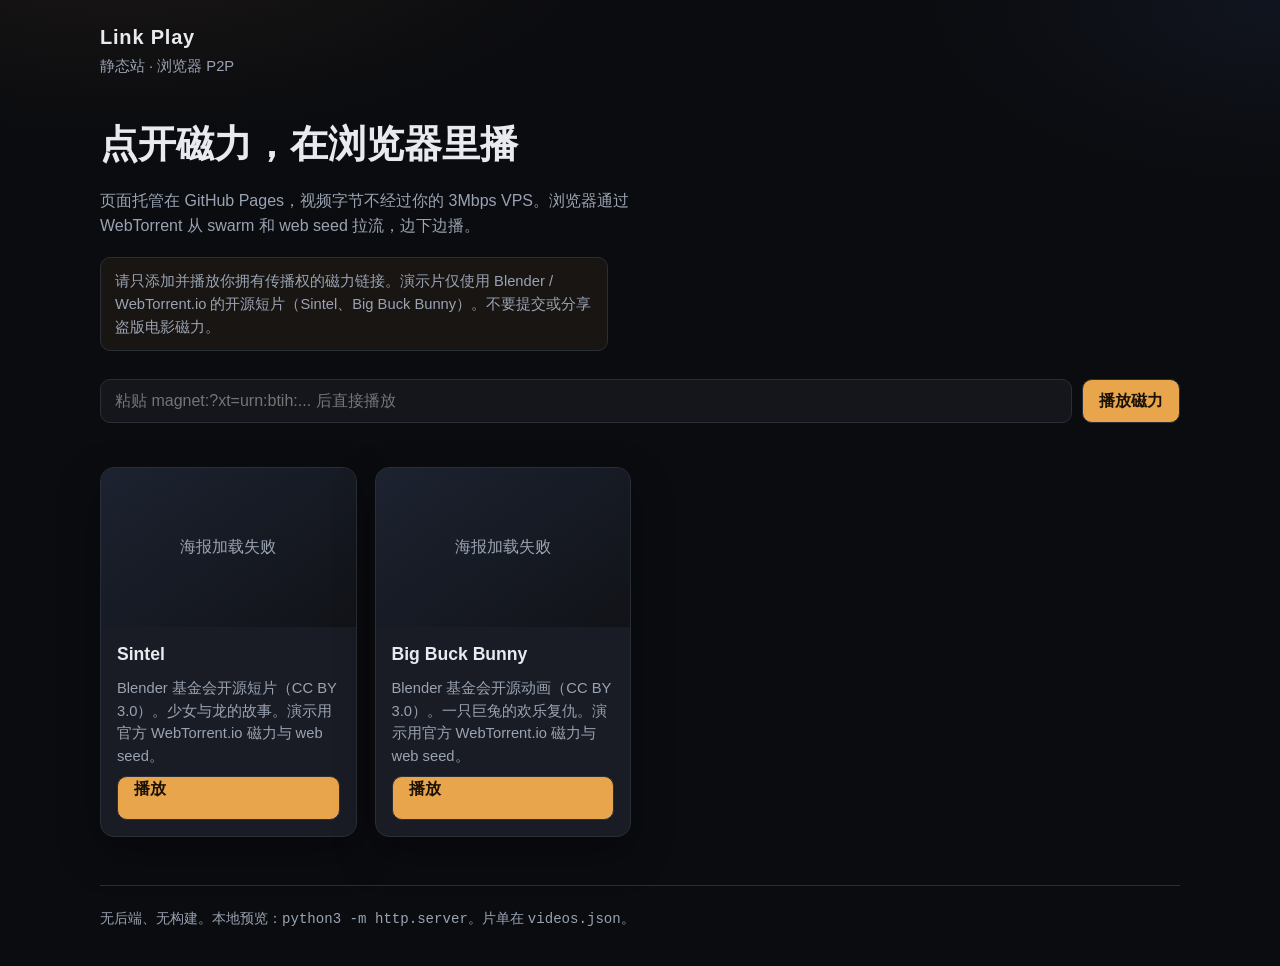
==== index.html @ 2cd33da4 "feat: add static WebTorrent magnet player Replace the placeholder repo with a GitHub Pages site that" ====
<!DOCTYPE html>
<html lang="zh-CN">
<head>
  <meta charset="utf-8">
  <meta name="viewport" content="width=device-width, initial-scale=1">
  <title>Link Play · 浏览器磁力播放</title>
  <meta name="description" content="静态磁力播放站。视频在浏览器里用 WebTorrent 边下边播，不经过你的 VPS。">
  <link rel="stylesheet" href="assets/style.css">
</head>
<body>
  <div class="wrap">
    <header class="site-header">
      <div class="brand">
        <strong>Link Play</strong>
        <span>静态站 · 浏览器 P2P</span>
      </div>
    </header>

    <section class="hero">
      <h1>点开磁力，在浏览器里播</h1>
      <p>页面托管在 GitHub Pages，视频字节不经过你的 3Mbps VPS。浏览器通过 WebTorrent 从 swarm 和 web seed 拉流，边下边播。</p>
      <p class="legal">请只添加并播放你拥有传播权的磁力链接。演示片仅使用 Blender / WebTorrent.io 的开源短片（Sintel、Big Buck Bunny）。不要提交或分享盗版电影磁力。</p>
      <form id="magnet-form" class="magnet-form">
        <input name="magnet" type="text" placeholder="粘贴 magnet:?xt=urn:btih:... 后直接播放" autocomplete="off" spellcheck="false">
        <button type="submit">播放磁力</button>
      </form>
    </section>

    <section id="catalog" class="grid" aria-live="polite"></section>

    <footer class="site-footer">
      无后端、无构建。本地预览：<code>python3 -m http.server</code>。片单在 <code>videos.json</code>。
    </footer>
  </div>
  <script src="assets/catalog.js"></script>
</body>
</html>
---- assets/style.css ----
:root {
  --bg: #0b0c10;
  --bg-elev: #14161c;
  --bg-card: #191c24;
  --line: #2a2e38;
  --text: #e8eaef;
  --muted: #9aa3b2;
  --accent: #e8a54b;
  --accent-dim: #b47d2e;
  --danger: #f07178;
  --ok: #7fd99a;
  --shadow: 0 16px 40px rgba(0, 0, 0, 0.35);
  --radius: 14px;
  --max: 1080px;
}

* {
  box-sizing: border-box;
}

html,
body {
  margin: 0;
  min-height: 100%;
  background: var(--bg);
  color: var(--text);
  font-family: "Source Han Sans SC", "Noto Sans SC", "PingFang SC", "Microsoft YaHei", sans-serif;
  line-height: 1.55;
}

body {
  background-image:
    radial-gradient(900px 420px at 10% -10%, rgba(232, 165, 75, 0.08), transparent 55%),
    radial-gradient(700px 360px at 100% 0%, rgba(80, 120, 200, 0.08), transparent 50%);
}

a {
  color: inherit;
  text-decoration: none;
}

a:hover {
  color: var(--accent);
}

.wrap {
  width: min(var(--max), calc(100% - 32px));
  margin: 0 auto;
}

.site-header,
.watch-header {
  display: flex;
  align-items: center;
  justify-content: space-between;
  gap: 16px;
  padding: 22px 0 8px;
}

.brand {
  display: flex;
  flex-direction: column;
  gap: 2px;
}

.brand strong {
  font-size: 1.25rem;
  letter-spacing: 0.04em;
}

.brand span,
.muted {
  color: var(--muted);
  font-size: 0.92rem;
}

.hero {
  padding: 28px 0 8px;
}

.hero h1 {
  margin: 0 0 10px;
  font-size: clamp(1.7rem, 4vw, 2.4rem);
  font-weight: 700;
}

.hero p,
.legal {
  color: var(--muted);
  max-width: 62ch;
}

.legal {
  margin: 18px 0 28px;
  padding: 12px 14px;
  border: 1px solid var(--line);
  border-radius: 10px;
  background: rgba(232, 165, 75, 0.06);
  color: #d8c29a;
  font-size: 0.92rem;
}

.magnet-form {
  display: flex;
  gap: 10px;
  margin: 22px 0 36px;
}

.magnet-form input,
.magnet-form button,
.btn {
  border: 1px solid var(--line);
  border-radius: 10px;
  min-height: 44px;
  font: inherit;
}

.magnet-form input {
  flex: 1;
  background: var(--bg-elev);
  color: var(--text);
  padding: 0 14px;
}

.magnet-form input:focus,
.btn:focus {
  outline: 2px solid var(--accent);
  outline-offset: 1px;
}

.btn,
.magnet-form button {
  background: var(--accent);
  color: #1a1206;
  font-weight: 700;
  padding: 0 16px;
  cursor: pointer;
}

.btn.ghost {
  background: transparent;
  color: var(--text);
}

.btn:hover,
.magnet-form button:hover {
  filter: brightness(1.08);
}

.grid {
  display: grid;
  grid-template-columns: repeat(auto-fill, minmax(240px, 1fr));
  gap: 18px;
  padding-bottom: 48px;
}

.card {
  display: flex;
  flex-direction: column;
  background: var(--bg-card);
  border: 1px solid var(--line);
  border-radius: var(--radius);
  overflow: hidden;
  box-shadow: var(--shadow);
  min-height: 100%;
}

.card:hover {
  border-color: var(--accent-dim);
}

.poster {
  aspect-ratio: 16 / 10;
  background: #101218;
  overflow: hidden;
}

.poster img {
  width: 100%;
  height: 100%;
  object-fit: cover;
  display: block;
}

.poster-fallback {
  width: 100%;
  height: 100%;
  display: grid;
  place-items: center;
  color: var(--muted);
  background: linear-gradient(145deg, #1c2230, #111318);
}

.card-body {
  padding: 14px 16px 16px;
  display: flex;
  flex-direction: column;
  gap: 8px;
  flex: 1;
}

.card-body h2 {
  margin: 0;
  font-size: 1.1rem;
}

.card-body p {
  margin: 0;
  color: var(--muted);
  font-size: 0.92rem;
  flex: 1;
}

.site-footer {
  border-top: 1px solid var(--line);
  padding: 22px 0 36px;
  color: var(--muted);
  font-size: 0.88rem;
}

.watch-page .wrap {
  width: min(960px, calc(100% - 24px));
}

.watch-actions {
  display: flex;
  gap: 8px;
  flex-wrap: wrap;
}

.player-stage {
  margin: 18px 0 14px;
  background: #000;
  border: 1px solid var(--line);
  border-radius: 12px;
  overflow: hidden;
  min-height: 220px;
}

.player-stage video {
  width: 100%;
  display: block;
  background: #000;
  aspect-ratio: 16 / 9;
}

.stats {
  display: grid;
  grid-template-columns: 1fr auto auto auto;
  gap: 12px;
  align-items: center;
  padding: 4px 0 18px;
  color: var(--muted);
  font-variant-numeric: tabular-nums;
  font-size: 0.92rem;
}

.progress {
  height: 8px;
  background: #222632;
  border-radius: 99px;
  overflow: hidden;
}

.progress > span {
  display: block;
  height: 100%;
  width: 0;
  background: linear-gradient(90deg, var(--accent-dim), var(--accent));
}

.status {
  margin: 0 0 10px;
  color: var(--muted);
}

.status.error {
  color: var(--danger);
}

.status.ok {
  color: var(--ok);
}

.watch-meta h1 {
  margin: 0 0 8px;
  font-size: 1.45rem;
}

.toast {
  position: fixed;
  right: 16px;
  bottom: 16px;
  background: var(--bg-card);
  border: 1px solid var(--line);
  border-radius: 10px;
  padding: 10px 14px;
  box-shadow: var(--shadow);
  opacity: 0;
  pointer-events: none;
  transform: translateY(8px);
  transition: 0.2s ease;
}

.toast.show {
  opacity: 1;
  transform: none;
}

@media (max-width: 720px) {
  .magnet-form,
  .stats,
  .site-header,
  .watch-header {
    display: flex;
    flex-direction: column;
    align-items: stretch;
  }

  .stats {
    grid-template-columns: 1fr 1fr;
  }
}
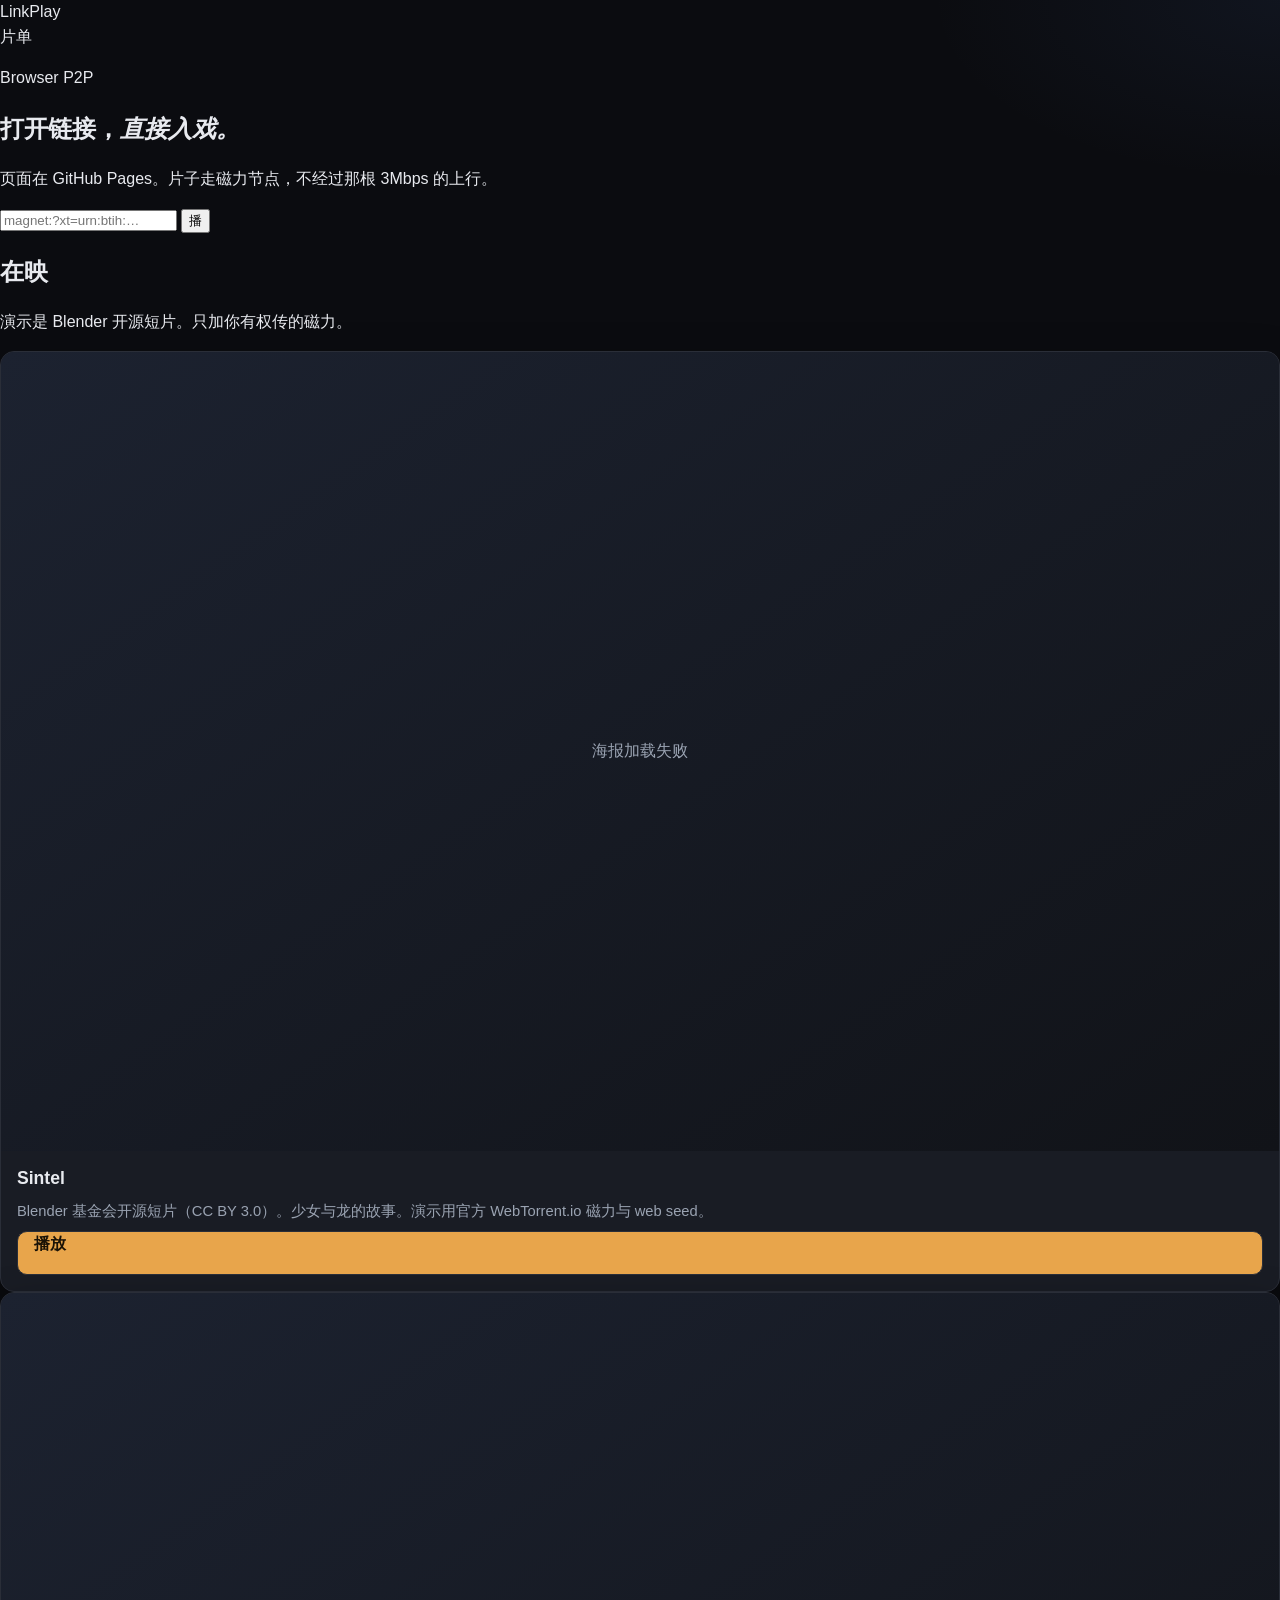
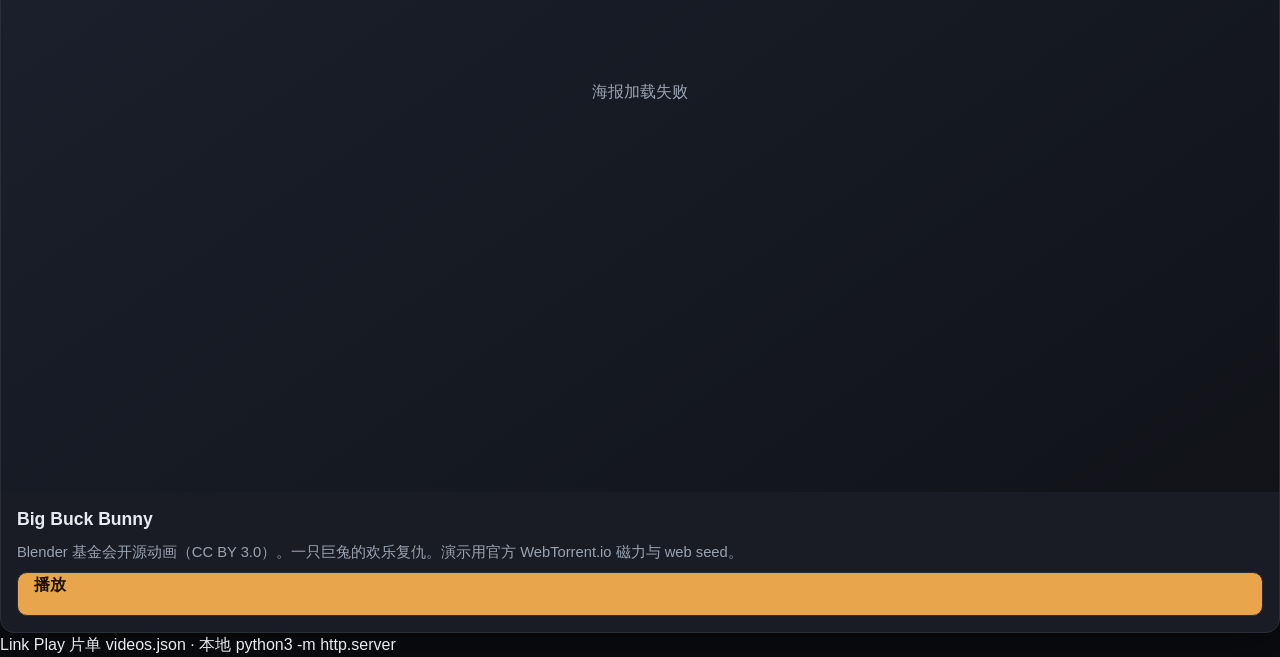
==== commit 34c3d20f: "Polish index.html into a cinema layout" ====
--- a/index.html
+++ b/index.html
@@ -3,35 +3,46 @@
 <head>
   <meta charset="utf-8">
   <meta name="viewport" content="width=device-width, initial-scale=1">
-  <title>Link Play · 浏览器磁力播放</title>
-  <meta name="description" content="静态磁力播放站。视频在浏览器里用 WebTorrent 边下边播，不经过你的 VPS。">
+  <title>Link Play</title>
+  <meta name="description" content="磁力在浏览器里播。">
+  <link rel="preconnect" href="https://fonts.googleapis.com">
+  <link rel="preconnect" href="https://fonts.gstatic.com" crossorigin>
+  <link href="https://fonts.googleapis.com/css2?family=Cormorant+Garamond:ital,wght@0,500;0,600;1,500&family=Manrope:wght@400;500;600&display=swap" rel="stylesheet">
   <link rel="stylesheet" href="assets/style.css">
 </head>
 <body>
-  <div class="wrap">
-    <header class="site-header">
-      <div class="brand">
-        <strong>Link Play</strong>
-        <span>静态站 · 浏览器 P2P</span>
-      </div>
-    </header>
+  <div class="noise" aria-hidden="true"></div>
+  <header class="bar">
+    <a class="logo" href="index.html">Link<span>Play</span></a>
+    <nav>
+      <a href="#shelf">片单</a>
+    </nav>
+  </header>
 
-    <section class="hero">
-      <h1>点开磁力，在浏览器里播</h1>
-      <p>页面托管在 GitHub Pages，视频字节不经过你的 3Mbps VPS。浏览器通过 WebTorrent 从 swarm 和 web seed 拉流，边下边播。</p>
-      <p class="legal">请只添加并播放你拥有传播权的磁力链接。演示片仅使用 Blender / WebTorrent.io 的开源短片（Sintel、Big Buck Bunny）。不要提交或分享盗版电影磁力。</p>
-      <form id="magnet-form" class="magnet-form">
-        <input name="magnet" type="text" placeholder="粘贴 magnet:?xt=urn:btih:... 后直接播放" autocomplete="off" spellcheck="false">
-        <button type="submit">播放磁力</button>
+  <main>
+    <section class="mast">
+      <p class="kicker">Browser P2P</p>
+      <h1>打开链接，<em>直接入戏。</em></h1>
+      <p class="lede">页面在 GitHub Pages。片子走磁力节点，不经过那根 3Mbps 的上行。</p>
+      <form id="magnet-form" class="magnet">
+        <input name="magnet" type="text" placeholder="magnet:?xt=urn:btih:…" autocomplete="off" spellcheck="false">
+        <button type="submit">播</button>
       </form>
     </section>
 
-    <section id="catalog" class="grid" aria-live="polite"></section>
+    <section id="shelf" class="shelf">
+      <div class="shelf-head">
+        <h2>在映</h2>
+        <p>演示是 Blender 开源短片。只加你有权传的磁力。</p>
+      </div>
+      <div id="catalog" class="posters" aria-live="polite"></div>
+    </section>
+  </main>
 
-    <footer class="site-footer">
-      无后端、无构建。本地预览：<code>python3 -m http.server</code>。片单在 <code>videos.json</code>。
-    </footer>
-  </div>
+  <footer class="foot">
+    <span>Link Play</span>
+    <span>片单 videos.json · 本地 python3 -m http.server</span>
+  </footer>
   <script src="assets/catalog.js"></script>
 </body>
 </html>
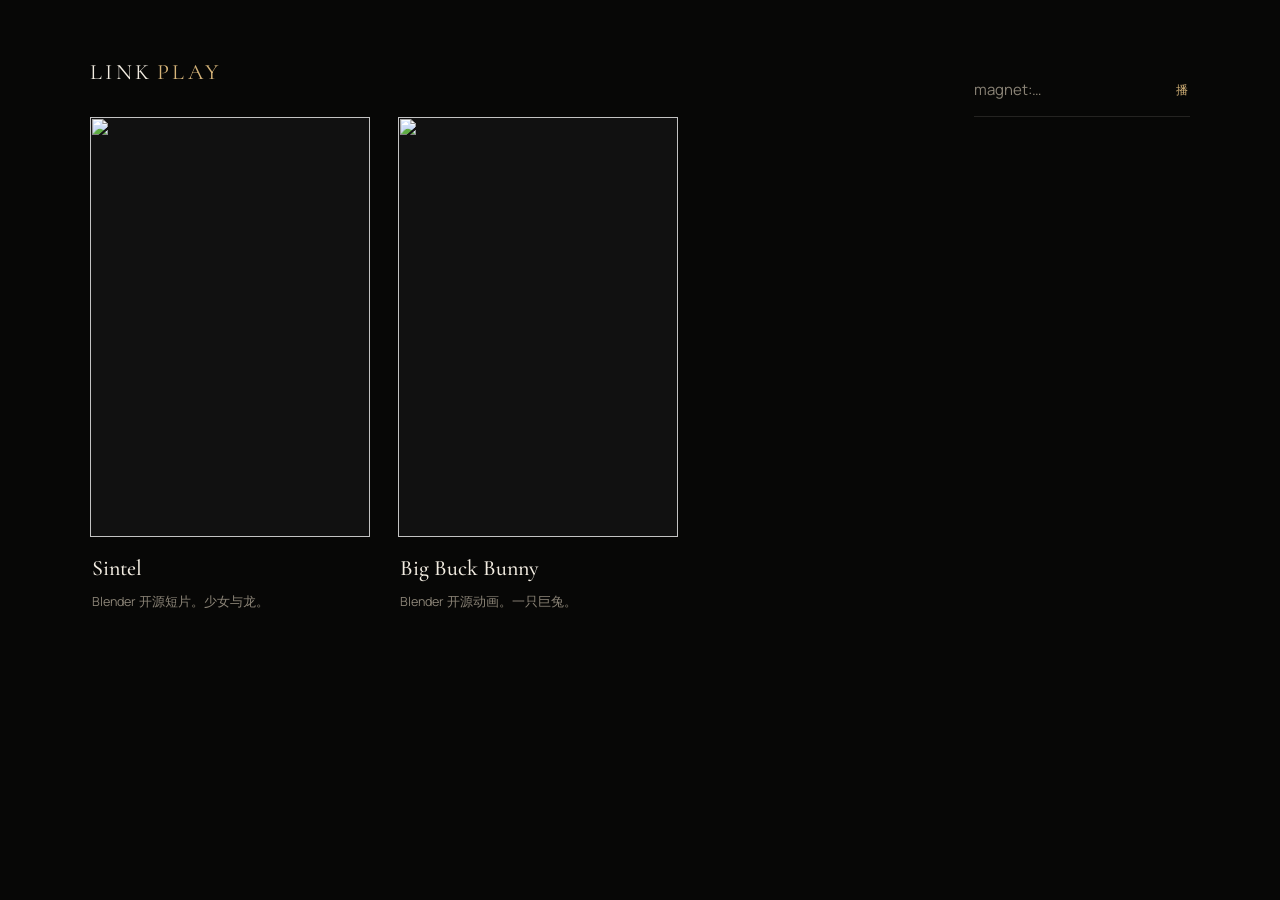
==== commit 6670707d: "Strip copy. Keep posters and player only." ====
--- a/index.html
+++ b/index.html
@@ -4,45 +4,22 @@
   <meta charset="utf-8">
   <meta name="viewport" content="width=device-width, initial-scale=1">
   <title>Link Play</title>
-  <meta name="description" content="磁力在浏览器里播。">
   <link rel="preconnect" href="https://fonts.googleapis.com">
   <link rel="preconnect" href="https://fonts.gstatic.com" crossorigin>
-  <link href="https://fonts.googleapis.com/css2?family=Cormorant+Garamond:ital,wght@0,500;0,600;1,500&family=Manrope:wght@400;500;600&display=swap" rel="stylesheet">
+  <link href="https://fonts.googleapis.com/css2?family=Cormorant+Garamond:wght@500;600&family=Manrope:wght@400;500&display=swap" rel="stylesheet">
   <link rel="stylesheet" href="assets/style.css">
 </head>
 <body>
-  <div class="noise" aria-hidden="true"></div>
   <header class="bar">
     <a class="logo" href="index.html">Link<span>Play</span></a>
-    <nav>
-      <a href="#shelf">片单</a>
-    </nav>
+    <form id="magnet-form" class="magnet">
+      <input name="magnet" type="text" placeholder="magnet:…" autocomplete="off" spellcheck="false">
+      <button type="submit">播</button>
+    </form>
   </header>
-
-  <main>
-    <section class="mast">
-      <p class="kicker">Browser P2P</p>
-      <h1>打开链接，<em>直接入戏。</em></h1>
-      <p class="lede">页面在 GitHub Pages。片子走磁力节点，不经过那根 3Mbps 的上行。</p>
-      <form id="magnet-form" class="magnet">
-        <input name="magnet" type="text" placeholder="magnet:?xt=urn:btih:…" autocomplete="off" spellcheck="false">
-        <button type="submit">播</button>
-      </form>
-    </section>
-
-    <section id="shelf" class="shelf">
-      <div class="shelf-head">
-        <h2>在映</h2>
-        <p>演示是 Blender 开源短片。只加你有权传的磁力。</p>
-      </div>
-      <div id="catalog" class="posters" aria-live="polite"></div>
-    </section>
+  <main class="shelf tight">
+    <div id="catalog" class="posters" aria-live="polite"></div>
   </main>
-
-  <footer class="foot">
-    <span>Link Play</span>
-    <span>片单 videos.json · 本地 python3 -m http.server</span>
-  </footer>
   <script src="assets/catalog.js"></script>
 </body>
 </html>
--- a/assets/style.css
+++ b/assets/style.css
@@ -1,323 +1,268 @@
+@import url("https://fonts.googleapis.com/css2?family=Cormorant+Garamond:ital,wght@0,500;0,600;1,500&family=Manrope:wght@400;500;600&display=swap");
+
 :root {
-  --bg: #0b0c10;
-  --bg-elev: #14161c;
-  --bg-card: #191c24;
-  --line: #2a2e38;
-  --text: #e8eaef;
-  --muted: #9aa3b2;
-  --accent: #e8a54b;
-  --accent-dim: #b47d2e;
-  --danger: #f07178;
-  --ok: #7fd99a;
-  --shadow: 0 16px 40px rgba(0, 0, 0, 0.35);
-  --radius: 14px;
-  --max: 1080px;
-}
-
-* {
-  box-sizing: border-box;
-}
-
-html,
-body {
+  --void: #070706;
+  --ink: #f3ede2;
+  --paper: #cfc6b6;
+  --dim: #8a8376;
+  --line: rgba(243, 237, 226, 0.12);
+  --gold: #d7b57a;
+  --danger: #e08a7a;
+  --ok: #9dcaa4;
+}
+
+* { box-sizing: border-box; }
+html, body {
   margin: 0;
   min-height: 100%;
-  background: var(--bg);
-  color: var(--text);
-  font-family: "Source Han Sans SC", "Noto Sans SC", "PingFang SC", "Microsoft YaHei", sans-serif;
-  line-height: 1.55;
-}
-
-body {
-  background-image:
-    radial-gradient(900px 420px at 10% -10%, rgba(232, 165, 75, 0.08), transparent 55%),
-    radial-gradient(700px 360px at 100% 0%, rgba(80, 120, 200, 0.08), transparent 50%);
-}
-
-a {
-  color: inherit;
-  text-decoration: none;
-}
-
-a:hover {
-  color: var(--accent);
-}
-
-.wrap {
-  width: min(var(--max), calc(100% - 32px));
-  margin: 0 auto;
-}
-
-.site-header,
-.watch-header {
+  background: var(--void);
+  color: var(--ink);
+  font-family: Manrope, "PingFang SC", "Noto Sans SC", sans-serif;
+  font-size: 15px;
+  line-height: 1.6;
+}
+body { overflow-x: hidden; }
+
+.noise {
+  pointer-events: none;
+  position: fixed;
+  inset: 0;
+  z-index: 8;
+  opacity: 0.045;
+  background-image: url("data:image/svg+xml,%3Csvg viewBox='0 0 200 200' xmlns='http://www.w3.org/2000/svg'%3E%3Cfilter id='n'%3E%3CfeTurbulence type='fractalNoise' baseFrequency='.85' numOctaves='4' stitchTiles='stitch'/%3E%3C/filter%3E%3Crect width='100%25' height='100%25' filter='url(%23n)'/%3E%3C/svg%3E");
+}
+
+.bar {
+  position: relative;
+  z-index: 3;
   display: flex;
   align-items: center;
   justify-content: space-between;
-  gap: 16px;
-  padding: 22px 0 8px;
-}
-
-.brand {
+  padding: 28px 7vw 0;
+}
+.logo {
+  font-family: "Cormorant Garamond", "Songti SC", serif;
+  font-size: 22px;
+  letter-spacing: 0.16em;
+  text-transform: uppercase;
+  color: var(--ink);
+  text-decoration: none;
+}
+.logo span { color: var(--gold); margin-left: 0.18em; }
+.bar nav a, .ghost {
+  color: var(--paper);
+  text-decoration: none;
+  font-size: 12px;
+  letter-spacing: 0.18em;
+  text-transform: uppercase;
+}
+.bar nav a:hover, .ghost:hover { color: var(--ink); }
+
+.mast {
+  padding: 11vh 7vw 8vh;
+  max-width: 920px;
+}
+.kicker {
+  margin: 0 0 18px;
+  color: var(--gold);
+  font-size: 11px;
+  letter-spacing: 0.34em;
+  text-transform: uppercase;
+}
+.mast h1 {
+  margin: 0;
+  font-family: "Cormorant Garamond", "Songti SC", serif;
+  font-weight: 500;
+  font-size: clamp(48px, 8vw, 86px);
+  line-height: 0.95;
+  letter-spacing: -0.03em;
+}
+.mast h1 em {
+  font-style: italic;
+  color: var(--gold);
+  display: block;
+}
+.lede {
+  margin: 22px 0 0;
+  max-width: 42ch;
+  color: var(--paper);
+  font-size: 15px;
+}
+
+.magnet {
+  margin-top: 36px;
   display: flex;
-  flex-direction: column;
-  gap: 2px;
-}
-
-.brand strong {
-  font-size: 1.25rem;
-  letter-spacing: 0.04em;
-}
-
-.brand span,
-.muted {
-  color: var(--muted);
-  font-size: 0.92rem;
-}
-
-.hero {
-  padding: 28px 0 8px;
-}
-
-.hero h1 {
-  margin: 0 0 10px;
-  font-size: clamp(1.7rem, 4vw, 2.4rem);
-  font-weight: 700;
-}
-
-.hero p,
-.legal {
-  color: var(--muted);
-  max-width: 62ch;
-}
-
-.legal {
-  margin: 18px 0 28px;
-  padding: 12px 14px;
-  border: 1px solid var(--line);
-  border-radius: 10px;
-  background: rgba(232, 165, 75, 0.06);
-  color: #d8c29a;
-  font-size: 0.92rem;
-}
-
-.magnet-form {
-  display: flex;
-  gap: 10px;
-  margin: 22px 0 36px;
-}
-
-.magnet-form input,
-.magnet-form button,
-.btn {
-  border: 1px solid var(--line);
-  border-radius: 10px;
-  min-height: 44px;
+  gap: 0;
+  max-width: 560px;
+  border-bottom: 1px solid var(--line);
+}
+.magnet input {
+  flex: 1;
+  border: 0;
+  background: transparent;
+  color: var(--ink);
   font: inherit;
-}
-
-.magnet-form input {
-  flex: 1;
-  background: var(--bg-elev);
-  color: var(--text);
-  padding: 0 14px;
-}
-
-.magnet-form input:focus,
-.btn:focus {
-  outline: 2px solid var(--accent);
-  outline-offset: 1px;
-}
-
-.btn,
-.magnet-form button {
-  background: var(--accent);
-  color: #1a1206;
-  font-weight: 700;
-  padding: 0 16px;
+  padding: 14px 0;
+  outline: none;
+}
+.magnet input::placeholder { color: var(--dim); }
+.magnet button, .ghost.solid {
+  border: 0;
+  background: transparent;
+  color: var(--gold);
+  font: inherit;
+  font-size: 12px;
+  letter-spacing: 0.22em;
+  text-transform: uppercase;
+  padding: 14px 0 14px 18px;
   cursor: pointer;
 }
-
-.btn.ghost {
-  background: transparent;
-  color: var(--text);
-}
-
-.btn:hover,
-.magnet-form button:hover {
-  filter: brightness(1.08);
-}
-
-.grid {
+.magnet button:hover, .ghost.solid:hover { color: var(--ink); }
+
+.shelf { padding: 0 7vw 12vh; }
+.shelf-head {
+  display: block;
+  margin-bottom: 28px;
+  border-top: 1px solid var(--line);
+  padding-top: 28px;
+  max-width: 640px;
+}
+.shelf-head h2 {
+  margin: 0;
+  font-family: "Cormorant Garamond", serif;
+  font-size: 28px;
+  font-weight: 500;
+}
+.shelf-head p { margin: 0; color: var(--dim); font-size: 13px; }
+
+.posters {
   display: grid;
-  grid-template-columns: repeat(auto-fill, minmax(240px, 1fr));
-  gap: 18px;
-  padding-bottom: 48px;
-}
-
-.card {
-  display: flex;
-  flex-direction: column;
-  background: var(--bg-card);
-  border: 1px solid var(--line);
-  border-radius: var(--radius);
+  grid-template-columns: repeat(auto-fill, minmax(240px, 280px));
+  gap: 36px 28px;
+}
+.card { display: block; }
+.card a.hit {
+  display: block;
+  color: inherit;
+  text-decoration: none;
+}
+.poster {
+  position: relative;
+  aspect-ratio: 2 / 3;
   overflow: hidden;
-  box-shadow: var(--shadow);
-  min-height: 100%;
-}
-
-.card:hover {
-  border-color: var(--accent-dim);
-}
-
-.poster {
-  aspect-ratio: 16 / 10;
-  background: #101218;
-  overflow: hidden;
-}
-
+  background: #111;
+}
 .poster img {
   width: 100%;
   height: 100%;
   object-fit: cover;
   display: block;
-}
-
+  filter: saturate(0.86) contrast(1.05);
+  transition: transform 0.7s ease, filter 0.7s ease;
+}
+.card:hover .poster img {
+  transform: scale(1.04);
+  filter: saturate(1.05) contrast(1.08);
+}
 .poster-fallback {
   width: 100%;
   height: 100%;
   display: grid;
   place-items: center;
-  color: var(--muted);
-  background: linear-gradient(145deg, #1c2230, #111318);
-}
-
-.card-body {
-  padding: 14px 16px 16px;
+  color: var(--dim);
+  background: linear-gradient(160deg, #1a1814, #0b0b0a);
+}
+.card-meta { padding: 14px 2px 0; }
+.card-meta h2 {
+  margin: 0;
+  font-family: "Cormorant Garamond", serif;
+  font-size: 22px;
+  font-weight: 500;
+}
+.card-meta p {
+  margin: 6px 0 0;
+  color: var(--dim);
+  font-size: 12.5px;
+  display: -webkit-box;
+  -webkit-line-clamp: 2;
+  -webkit-box-orient: vertical;
+  overflow: hidden;
+}
+
+.foot {
   display: flex;
-  flex-direction: column;
-  gap: 8px;
-  flex: 1;
-}
-
-.card-body h2 {
-  margin: 0;
-  font-size: 1.1rem;
-}
-
-.card-body p {
-  margin: 0;
-  color: var(--muted);
-  font-size: 0.92rem;
-  flex: 1;
-}
-
-.site-footer {
-  border-top: 1px solid var(--line);
-  padding: 22px 0 36px;
-  color: var(--muted);
-  font-size: 0.88rem;
-}
-
-.watch-page .wrap {
-  width: min(960px, calc(100% - 24px));
-}
-
-.watch-actions {
-  display: flex;
-  gap: 8px;
-  flex-wrap: wrap;
-}
-
+  justify-content: space-between;
+  gap: 16px;
+  padding: 0 7vw 40px;
+  color: var(--dim);
+  font-size: 11px;
+  letter-spacing: 0.14em;
+  text-transform: uppercase;
+}
+
+.theater .screen { padding: 28px 6vw 80px; }
+.theater-bar { padding-bottom: 8px; }
+.watch-actions { display: flex; gap: 22px; align-items: center; }
 .player-stage {
-  margin: 18px 0 14px;
+  margin: 18px 0 16px;
   background: #000;
-  border: 1px solid var(--line);
-  border-radius: 12px;
   overflow: hidden;
-  min-height: 220px;
-}
-
+  line-height: 0;
+  box-shadow: 0 40px 80px rgba(0,0,0,0.45);
+}
 .player-stage video {
   width: 100%;
   display: block;
+  aspect-ratio: 16 / 9;
   background: #000;
-  aspect-ratio: 16 / 9;
-}
-
-.stats {
+}
+.ticker {
   display: grid;
-  grid-template-columns: 1fr auto auto auto;
-  gap: 12px;
+  grid-template-columns: 1fr auto auto auto auto;
+  gap: 16px;
   align-items: center;
-  padding: 4px 0 18px;
-  color: var(--muted);
+  color: var(--dim);
+  font-size: 12px;
+  letter-spacing: 0.06em;
   font-variant-numeric: tabular-nums;
-  font-size: 0.92rem;
-}
-
+}
 .progress {
-  height: 8px;
-  background: #222632;
-  border-radius: 99px;
-  overflow: hidden;
-}
-
+  height: 1px;
+  background: rgba(243,237,226,0.12);
+}
 .progress > span {
   display: block;
   height: 100%;
   width: 0;
-  background: linear-gradient(90deg, var(--accent-dim), var(--accent));
-}
-
-.status {
-  margin: 0 0 10px;
-  color: var(--muted);
-}
-
-.status.error {
-  color: var(--danger);
-}
-
-.status.ok {
-  color: var(--ok);
-}
-
-.watch-meta h1 {
-  margin: 0 0 8px;
-  font-size: 1.45rem;
-}
-
+  background: var(--gold);
+}
+.status { margin: 8px 0 0; color: var(--dim); font-size: 13px; }
+.status.error { color: var(--danger); }
+.status.ok { color: var(--ok); }
+.caption { margin-top: 36px; max-width: 640px; }
+.caption h1 {
+  margin: 0;
+  font-family: "Cormorant Garamond", serif;
+  font-size: clamp(32px, 5vw, 52px);
+  font-weight: 500;
+  line-height: 1;
+}
 .toast {
   position: fixed;
-  right: 16px;
-  bottom: 16px;
-  background: var(--bg-card);
-  border: 1px solid var(--line);
-  border-radius: 10px;
-  padding: 10px 14px;
-  box-shadow: var(--shadow);
+  right: 24px;
+  bottom: 24px;
+  z-index: 9;
+  color: var(--ink);
+  font-size: 13px;
+  letter-spacing: 0.12em;
+  text-transform: uppercase;
   opacity: 0;
-  pointer-events: none;
-  transform: translateY(8px);
-  transition: 0.2s ease;
-}
-
-.toast.show {
-  opacity: 1;
-  transform: none;
-}
+  transition: opacity 0.25s ease;
+}
+.toast.show { opacity: 1; }
 
 @media (max-width: 720px) {
-  .magnet-form,
-  .stats,
-  .site-header,
-  .watch-header {
-    display: flex;
-    flex-direction: column;
-    align-items: stretch;
-  }
-
-  .stats {
-    grid-template-columns: 1fr 1fr;
-  }
-}
+  .mast { padding-top: 8vh; }
+  .shelf-head, .ticker, .foot, .bar { flex-direction: column; align-items: flex-start; }
+  .ticker { grid-template-columns: 1fr 1fr; }
+}
